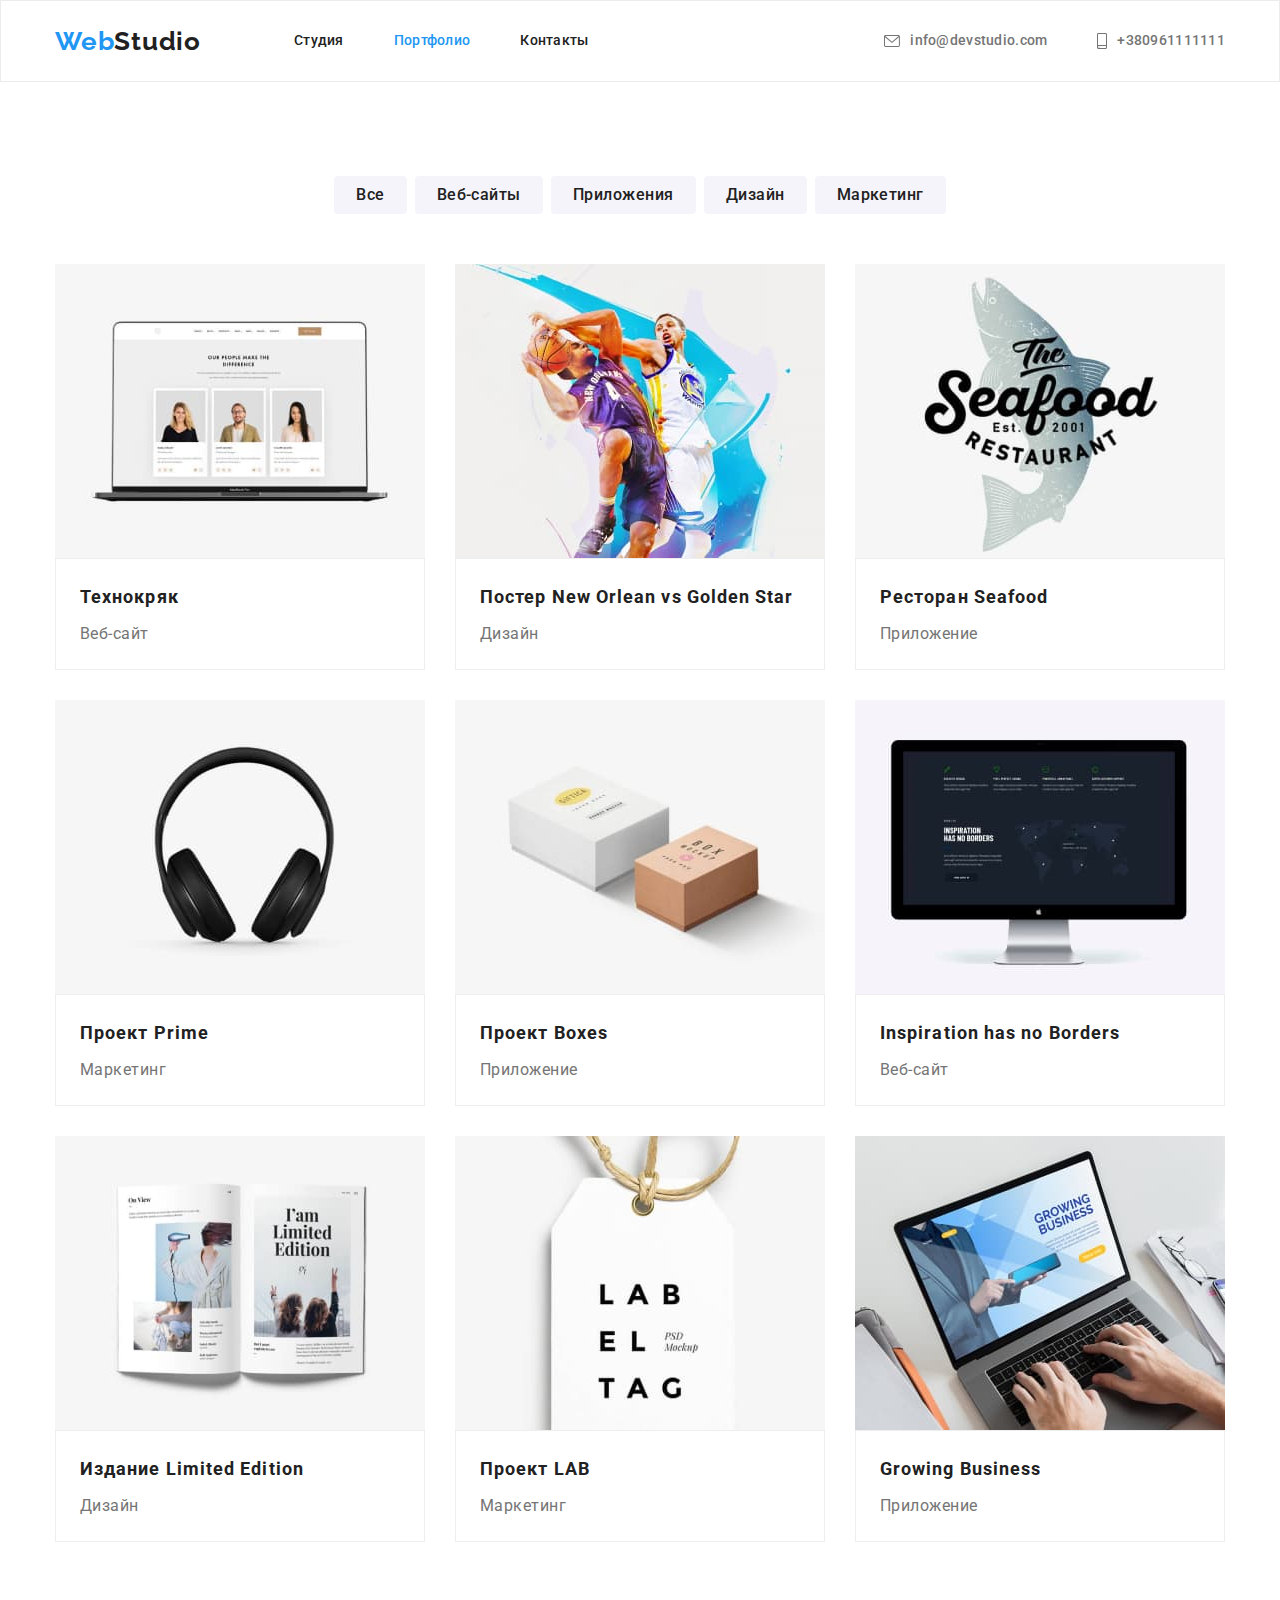
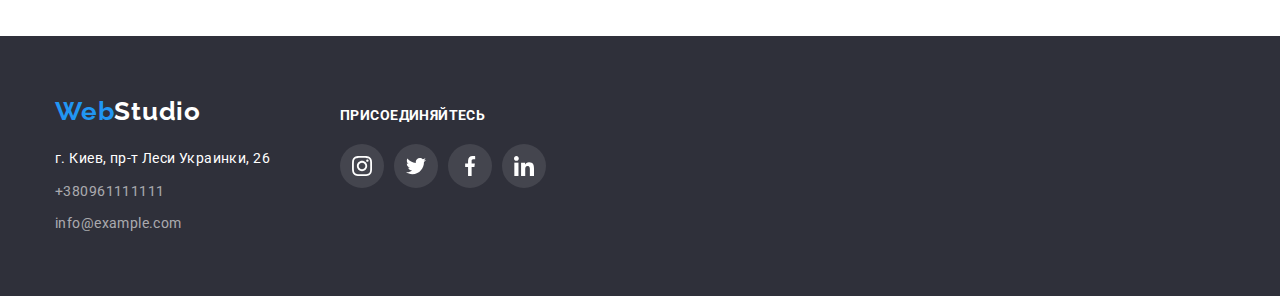
==== portfolio.html @ 1dc43b43 "1" ====
<!DOCTYPE html>
<html lang="en">
<head>
    <meta charset="UTF-8">
    <meta http-equiv="X-UA-Compatible" content="IE=edge">
    <meta name="viewport" content="width=device-width, initial-scale=1.0">
    <title>Document</title>
    <link rel="preconnect" href="https://fonts.googleapis.com">
    <link rel="preconnect" href="https://fonts.gstatic.com" crossorigin>
    <link href="https://fonts.googleapis.com/css2?family=Raleway:wght@700&family=Roboto:wght@400;500;700;900&display=swap" rel="stylesheet">
    <link
      rel="stylesheet"
      href="https://cdnjs.cloudflare.com/ajax/libs/modern-normalize/1.1.0/modern-normalize.min.css"
    />
    <link rel="stylesheet" href="./css/styles.css">
</head>
<body>
    <header class="header">
        <div class="container header-container">
       <a href="" class="link logo-header">Web<span class="logo-dark">Studio</span></a>
        <nav class="header-nav">
        <ul class="list header-list">
            <li class="header-item"><a class="link header-link" href="./index.html">Студия</a></li>
            <li class="header-item"><a class="current link header-link" href="./portfolio.html">Портфолио</a></li>
            <li class="header-item"><a class="link header-link" href="">Контакты</a></li>
        </ul>
    </nav>
    <ul class="list header-contact">  
        <li class=" header-item">
            <a class="link header-mail" href="mailto:info@devstudio.com">
                <svg 
                    class="header-image-icon" 
                    width="16" 
                    height="12"
                >
                    <use 
                        href="./image/icons.svg#icon-envelope">
                    </use>
                </svg>
            info@devstudio.com</a>
        </li>     
        <li class="header-item">
            <a class="link header-tel" href="tel:+380961111111">
                <svg 
                    class="header-image-icon" 
                    width="10" 
                    height="16"
                >
                    <use 
                        href="./image/icons.svg#icon-smartphone">
                    </use>
                </svg>
            +380961111111</a>
        </li>
    </ul>
        </div>
    </header>
    <main>
        <section class="navigation">
            <div class="container">
                <h2 class="visually-hidden">Заголовок-второй</h2>
                    <ul class="list navigation-list">
                        <li class="btn-item"><button type="button" class="navigation-btn">Все</button></li>
                        <li class="btn-item"><button type="button" class="navigation-btn">Веб-сайты</button></li>
                        <li class="btn-item"><button type="button" class="navigation-btn">Приложения</button></li>
                        <li class="btn-item"><button type="button" class="navigation-btn">Дизайн</button></li>
                        <li class="btn-item"><button type="button" class="navigation-btn">Маркетинг</button></li>
                    </ul>
                    <ul class="list nav-list">
                        <li class="navigation-item">
                            <a class="link navigation-link" href="">
                                <img
                                    src="./image2/img1.jpg"
                                    alt="Веб-сайт"
                                    width="370"
                                    height="294"
                                />
                                <div class="nav-text">
                                    <h2 class="navigation-title">Технокряк</h2>
                                    <p class="navigation-text">Веб-сайт</p>
                                </div>
                            </a>
                        </li>
                        <li class="navigation-item">
                            <a class="link navigation-link" href="">
                                <img
                                    src="./image2/img2.jpg"
                                    alt="Постер"
                                    width="370"
                                    height="294"
                                />
                                <div class="nav-text">
                                    <h2 class="navigation-title" lang="en"> Постер New Orlean vs Golden Star</h2>
                                    <p class="navigation-text">Дизайн</p>
                                </div>
                            </a>
                        </li>
                        <li class="navigation-item">
                            <a class="link navigation-link" href="">
                                <img
                                    src="./image2/img3.jpg"
                                    alt="Ресторан"
                                    width="370"
                                    height="294"
                                />
                                <div class="nav-text">
                                    <h2 class="navigation-title">Ресторан Seafood</h2>
                                    <p class="navigation-text">Приложение</p>
                                </div>
                            </a>
                        </li>
                        <li class="navigation-item">
                            <a class="link navigation-link" href="">
                                <img
                                    src="./image2/img4.jpg"
                                    alt="Наушники"
                                    width="370"
                                    height="294"
                                />
                                <div class="nav-text">
                                    <h2 class="navigation-title">Проект Prime</h2>
                                    <p class="navigation-text">Маркетинг</p>
                                </div>
                            </a>
                        </li>
                        <li class="navigation-item">
                            <a class="link navigation-link" href="">
                                <img
                                    src="./image2/img5.jpg"
                                    alt="Коробки"
                                    width="370"
                                    height="294"
                                />
                                <div class="nav-text">
                                    <h2 class="navigation-title">Проект Boxes</h2>
                                    <p class="navigation-text">Приложение</p>
                                </div>
                            </a>
                        </li>
                        <li class="navigation-item">
                            <a class="link navigation-link" href="">
                                <img
                                    src="./image2/img6.jpg"
                                    alt="Экран" 
                                    width="370"
                                    height="294"
                                />
                                <div class="nav-text">
                                    <h2 class="navigation-title" lang="en">Inspiration has no Borders</h2>
                                    <p class="navigation-text">Веб-сайт</p>
                                </div>
                            </a>
                        </li>
                        <li class="navigation-item">
                            <a class="link navigation-link" href="">
                                <img
                                    src="./image2/img7.jpg"
                                    alt="Журнал"
                                    width="370"
                                    height="294"
                                />
                                <div class="nav-text">
                                    <h2 class="navigation-title">Издание Limited Edition</h2>
                                    <p class="navigation-text">Дизайн</p>
                                </div>
                            </a>
                        </li>
                        <li class="navigation-item">
                            <a class="link navigation-link" href="">
                                <img
                                    src="./image2/img8.jpg"
                                    alt="Ярлык"
                                    width="370"
                                    height="294"
                                />
                                <div class="nav-text">
                                    <h2 class="navigation-title">Проект LAB</h2>
                                    <p class="navigation-text">Маркетинг</p>
                                </div>
                            </a>
                        </li>
                        <li class="navigation-item">
                            <a class="link navigation-link" href="">
                                <img
                                    src="./image2/img9.jpg"
                                    alt="Ноутбук"
                                    width="370"
                                    height="294"
                                />
                                <div class="nav-text">
                                    <h2 class="navigation-title" lang="en">Growing Business</h2>
                                    <p class="navigation-text">Приложение</p>
                                </div>
                            </a>
                        </li>
                    </ul>
            </div>
        </section>
    </main>
    <footer class="footer">
        <div class="container footer-container" >
            <div class="footer-address">
            <a href="" class="link logo-footer">Web<span class="logo-white">Studio</span></a>
            <address>
                <ul class="list footer-list">
                    <li class="footer-item"><a class="link footer-location" href="https://goo.gl/maps/i7HhmgkpNzpsG96B9" target="_blank" rel="noopener noreferrer">г. Киев, пр-т Леси Украинки, 26</a></li>
                    <li class="footer-item"><a class="link footer-tel" href="tel:+380961111111">+380961111111</a></li>
                    <li class="footer-item"><a class="link footer-link" href="mailto:info@example.com">info@example.com</a></li>
                </ul>
            </address>
            </div>
         <div class="footer-socialnetwork">
            <h3 class="footer-title">присоединяйтесь</h3>
                <ul class="footer-network-list list">
                <li class="footer-network-item">
                <a href="" class="footer-network-link">
                     <svg 
                        class="footer-network-icon" 
                        width="20" 
                        height="20"
                    >
                        <use 
                            href="./image/icons.svg#icon-instagram">
                        </use>
                    </svg>
                </a>
            </li>
            <li class="footer-network-item">
                <a href="" class="footer-network-link">
                     <svg 
                        class="footer-network-icon" 
                        width="20" 
                        height="20"
                    >
                        <use 
                            href="./image/icons.svg#icon-twitter">
                        </use>
                    </svg>
                </a>
            </li>
            <li class="footer-network-item">
                <a href="" class="footer-network-link">
                     <svg 
                        class="footer-network-icon" 
                        width="20" 
                        height="20"
                    >
                        <use 
                            href="./image/icons.svg#icon-facebook">
                        </use>
                    </svg>
                </a>
            </li>
            <li class="footer-network-item">
                <a href="" class="footer-network-link">
                     <svg 
                        class="content-team-icon" 
                        width="20" 
                        height="20"
                    >
                        <use 
                            href="./image/icons.svg#icon-linkedin">
                        </use>
                    </svg>
                </a>
            </li>
            </ul>
        </div>
        </div>
    </footer>
</body>
</html>
---- css/styles.css ----
:root{
  --main-color: #212121;
  --color-title: #FFFFFF;
  --text-color: #757575;
  --color-hover: #2196F3;
  --background-header: #FFFFFF;
  --background-hero: #2F303A;
  --background-section: #E5E5E5;
  --background-content:#F5F4FA;
  --footer-color-logo: #FFFFFF;
  --header-boder-color: #ECECEC;
  --border-color:  #EEEEEE;
  --background-icon: #AFB1B8;
  --footer-icon: rgba(255, 255, 255, 0.1);
}
  


body {
  font-family: Roboto, sans-serif;  
}

h1,
h2,
h3,
p,
ul {
  margin: 0;
  padding: 0;
}


.list {
  list-style: none;
}

.link {
  text-decoration: none;
}

.visually-hidden {
  position: absolute;
  width: 1px;
  height: 1px;
  margin: -1px;
  border: 0;
  padding: 0;

  white-space: nowrap;
  clip-path: inset(100%);
  clip: rect(0 0 0 0);
  overflow: hidden;
}


.container{
  width: 1200px;
  padding-left: 15px;
  padding-right: 15px;
  margin: 0 auto;
}

img{
  display: block;
}

/* ---------------------------HEADER-----------------------------*/
.header {
  background-color: var(--header-background);

  border: 1px solid var(--header-boder-color);
}

.header-container {
  display: flex;
  align-items: center;
}
.header-list{
  display: flex;
}

.header-list .current {
  color: #2196F3;
}
.header-list .current {
  color: var(--color-hover);
}

.logo-header {
  display: inline-block;
  
  font-family: Raleway;
  font-weight: 700;
  font-size: 26px;
  line-height: 1.19;
  letter-spacing: 0.03em;

  color: var(--color-hover);

  margin-right: 93px;
}

.logo-dark {
  color: var(--main-color);
}


.header-item {
  
  font-weight: 500;
  font-size: 14px;
  line-height: 1.14;
  letter-spacing: 0.02em;

  color: var(--main-color);
  accent-color: green;
  padding: 32px 0;
}

.header-item:not(:last-child) {
  margin-right: 50px;
}

.header-link {
  color: var(--main-color);
}

.header-link:hover,
.header-link:focus {
  color: var(--color-hover);
}


.header-contact {
  display: flex;
  margin-left: auto;
}

.header-mail {
  font-weight: 500;
  font-size: 14px;
  line-height: 1.14;
  letter-spacing: 0.02em;

  color: var(--text-color);

  display: flex;
  align-items: center;
}

.header-image-icon {

  margin-right: 10px;
  fill: currentColor;
}

.header-tel {
  font-weight: 500;
  font-size: 14px;
  line-height: 1.14;
  letter-spacing: 0.02em;

  color: var(--text-color);

  display: flex;
  align-items: center;
}


.header-mail:hover,
.header-mail:focus {
  color: var(--color-hover);
}

.header-tel:hover,
.header-tel:focus {
  color: var(--color-hover);
}

/*------------------Hero-----------------*/

.hero {
  padding-top: 200px;
  padding-bottom: 200px;
  background-color: var(--background-hero);

  text-align: center;

  max-width:1600px;
  min-height: 600px;
  margin-left: auto;
  margin-right: auto;
  background-image: linear-gradient(
    rgba(47, 48, 58, 0.4), 
    rgba(47, 48, 58, 0.4)
  ), url(../image/ImgHERO.jpg);
  background-repeat: no-repeat;
  background-position: center;
  background-size: cover;
 
}


.hero-title {
  font-weight: 900;
  font-size: 44px;
  line-height: 1.36;
  letter-spacing: 0.06em;
  text-transform: uppercase;

  width: 696px;
 
  margin: auto;
  margin-bottom: 30px;
  
  color: var(--color-title);
}

.hero-btn {
  font-family: inherit;
  font-weight: 700;
  font-size: 16px;
  line-height: 1.87;
  text-align: center;
  letter-spacing: 0.06em;

  color: var(--color-title);
  background-color: var(--color-hover);

  cursor: pointer;
  border-radius: 4px;
  border: var(--color-hover);
  

  padding: 10px 32px;

}

.hero-btn:hover,
.hero-btn:focus {
  background-color: var(--color-hover);
}

/*---------------------section----------------*/

.section {
  padding-top: 94px;
  background-color: var(--section-background);
}

.section-list {
  display: flex;
  justify-content: space-between;
}

.section-pretitle {
  font-weight: 700;
  font-size: 14px;
  line-height: 1.14;
  letter-spacing: 0.03em;
  text-transform: uppercase;

  color: var(--main-color);

  margin-bottom: 10px;
}

.section-text {
  font-weight: 400;
  font-size: 14px;
  line-height: 1.71;
  letter-spacing: 0.03em;

  color: var(--text-color);
}

.section-item {
  width: 270px;
  justify-content: center;
}

.section-image-list {
  display: flex;
  justify-content: center;
}

.section-image-item + .section-image-item {
  margin-left: 30px;
}

.section-img {
  width: 270px;
  height: 120px;
  display: flex;
  justify-content: center;
  align-items: center;
  border-radius: 4px;
  margin-bottom: 30px;


  background-color: #F5F4FA;
  color: #212121;
}

.section-image-icon{
  fill: currentColor;
}


/*----WORK---*/
.work {
  padding-top: 94px;
  padding-bottom: 94px;
}

.work-list {
  display: flex;
}
.work-item:not(:last-child) {
  margin-right: 30px;
}

.work-title {
  font-weight: 700;
  font-size: 36px;
  line-height: 42px;
  text-align: center;
  letter-spacing: 0.03em;

  color: var(--main-color);

  margin-bottom: 50px;
}

/*------------------------Content---------------*/

.content {
  padding-top: 94px;
  padding-bottom: 94px;
  background-color: var(--background-content);
}

.content-title {
  font-weight: 700;
  font-size: 36px;
  line-height: 1.16;
  text-align: center;
  letter-spacing: 0.03em;

  color: var(--content-title);

  margin-bottom: 50px;
}

.content-list {
  display: flex;
}

.content-item {
  height: 428px;

  width: 270px;
  border-radius: 0px 0px 4px 4px;
  background-color: var(--background-header);
  box-shadow: 0px 1px 3px rgba(0, 0, 0, 0.12), 
              0px 1px 1px rgba(0, 0, 0, 0.14), 
              0px 2px 1px rgba(0, 0, 0, 0.2);
  
}

.content-item:not(:last-child) {
  margin-right: 30px;
}

.content-text {
  padding: 30px 0;
}

.content-after-title {
  font-weight: 500;
  font-size: 16px;
  line-height: 1.19;
  text-align: center;
  letter-spacing: 0.03em;
  
  color: var(--main-color);

  margin-bottom: 10px;
}

.content-headline {
  font-weight: 400;
  font-size: 16px;
  line-height: 1.19;
  text-align: center;
  letter-spacing: 0.03em;
  color: var(--text-color);

  margin-bottom: 16px;
}

.content-team-list {
  display: flex;
  justify-content: center;
}

.content-team-item + .content-team-item {
  margin-left: 10px;
}

.content-team-link {
  width: 44px;
  height: 44px;
  display: flex;
  justify-content: center;
  align-items: center;
  border-radius: 50%;

  background-color: var(--background-header);
  color: var(--background-icon);
}

.content-team-icon{
  fill: currentColor;
}

.content-team-link:hover,
.content-team-link:focus {
  background-color: var(--color-hover);
  color: var(--color-title);
}

.content-team-link:hover .content-team-icon,
.content-team-link:focus .content-team-icon {
  fill: var(--color-title);
}

/*-----------CLIENT--------------*/
.client {
  padding-top: 94px;
  padding-bottom: 94px;
}

.client-title {
  font-weight: 700;
  font-size: 36px;
  line-height: 1.16;
  text-align: center;
  letter-spacing: 0.03em;

  color: var(--main-color);

  margin-bottom: 50px;

}

.client-list {
  display: flex;
  justify-content: center;

}

.client-link {
  width: 170px;
  height: 92px;
  display: flex;
  justify-content: center;
  align-items: center;
  border-radius: 4px;
  border: 1px solid var(--background-icon);

  background-color: var(--background-header);
  color: var(--background-icon);
}

.client-item + .client-item {
  margin-left: 30px;
}

.client-icon {
 fill: currentColor;
}

.client-link:hover,
.client-link:focus {
  border: 1px solid var(--color-hover)
}

.client-link:hover .client-icon,
.client-link:focus .client-icon {
  fill: var(--color-hover);
}
/*------------Footer--------------*/

.footer {
  padding-top: 60px;
  padding-bottom: 60px;
  background-color: var(--background-hero);
}

.footer-container {
  display: flex;
  align-items: baseline;

}

.footer-address {
  margin-right: 70px;
}
.logo-white {
  color:var(--footer-color-logo);
}

.logo-footer {
  display: inline-block;
  
  font-family: Raleway;
  font-weight: 700;
  font-size: 26px;
  line-height: 1.19;
  letter-spacing: 0.03em;

  color: var(--color-hover);
  
  margin-bottom: 20px;
}

.footer-item:not(:last-child) {
  padding-bottom: 9px;
}


.footer-location {
  font-family: Roboto;
  font-style: normal;
  font-weight: 400;
  font-size: 14px;
  line-height: 1.71;
  letter-spacing: 0.03em;

  color: var(--color-title);

  margin-bottom: 9px;

}

.footer-tel,
.footer-link {
  font-weight: 400;
  font-style: normal;
  font-size: 14px;
  line-height: 1.71;
  letter-spacing: 0.03em;
  color: rgba(255, 255, 255, 0.6);
}

.footer-tel {
  margin-bottom: 9px;
}

.footer-title {
  font-weight: bold;
  font-size: 14px;
  line-height: 1.14;
  letter-spacing: 0.03em;
  text-transform: uppercase;
  

  color: #FFFFFF;

  margin-bottom: 20px;
}

.footer-network-list {
  display: flex;

}

.footer-network-link {
  width: 44px;
  height: 44px;
  display: flex;
  justify-content: center;
  align-items: center;
  border-radius: 50%;

  background-color: var(--footer-icon);
  color: var(--color-title);
}

.footer-network-item:not(:last-child) {
  margin-right: 10px;
}

.footer-network-icon {
  fill: currentColor;
}

.footer-network-link:hover,
.footer-network-link:focus {
  background-color: var(--color-hover);
}


/*--------------------Navigation----------------*/
.navigation {
  padding-top: 94px;
  padding-bottom: 94px;
}

.navigation-list {
  display: flex;
  justify-content: center;
  margin-bottom: 50px;
}

.btn-item:not(:last-child) {
  margin-right: 8px;
}

.navigation-btn {
  font-weight: 500;
  font-size: 16px;
  line-height: 1.62;
  text-align: center;
  letter-spacing: 0.03em; 

  color: var(--main-color);
  background-color: var(--background-content);
  border-radius: 4px;
  border: var(--border-color);

  cursor: pointer;

  padding: 6px 22px;
}

.navigation-btn:not(:last-child) {
  margin-right: 8px;
}


.navigation-btn:hover,
.navigation-btn:focus {
  background-color: var(--color-hover);
  color: var(--footer-color-logo);
  box-shadow: 0px 3px 1px rgba(0, 0, 0, 0.1), 
              0px 1px 2px rgba(0, 0, 0, 0.08), 
              0px 2px 2px rgba(0, 0, 0, 0.12);
}

.nav-list {
  display: flex;
  flex-wrap: wrap;
}

.navigation-item {
  width: 370px;
  margin-right: 30px;
  margin-bottom: 30px;


}

.navigation-item:nth-child(3n) {
  margin-right: 0;
}

.navigation-item:nth-last-child(-n + 3) {
  margin-bottom: 0;
}

.navigation-item:hover,
.navigation-item:focus {
  box-shadow: 0px 1px 1px rgba(0, 0, 0, 0.12), 
              0px 4px 4px rgba(0, 0, 0, 0.06), 
              1px 4px 6px rgba(0, 0, 0, 0.16);

}

.nav-text {
  padding: 20px 24px;

  border: 1px solid var(--border-color);
}

.navigation-title {
  font-weight: 700;
  font-size: 18px;
  line-height: 2.00; 
  letter-spacing: 0.06em;

  color: var(--main-color);

  margin-bottom: 4px;
}

.navigation-text {
  font-weight: 400;
  font-size: 16px;
  line-height: 1.87;
  letter-spacing: 0.03em;

  color: var(--text-color);
}
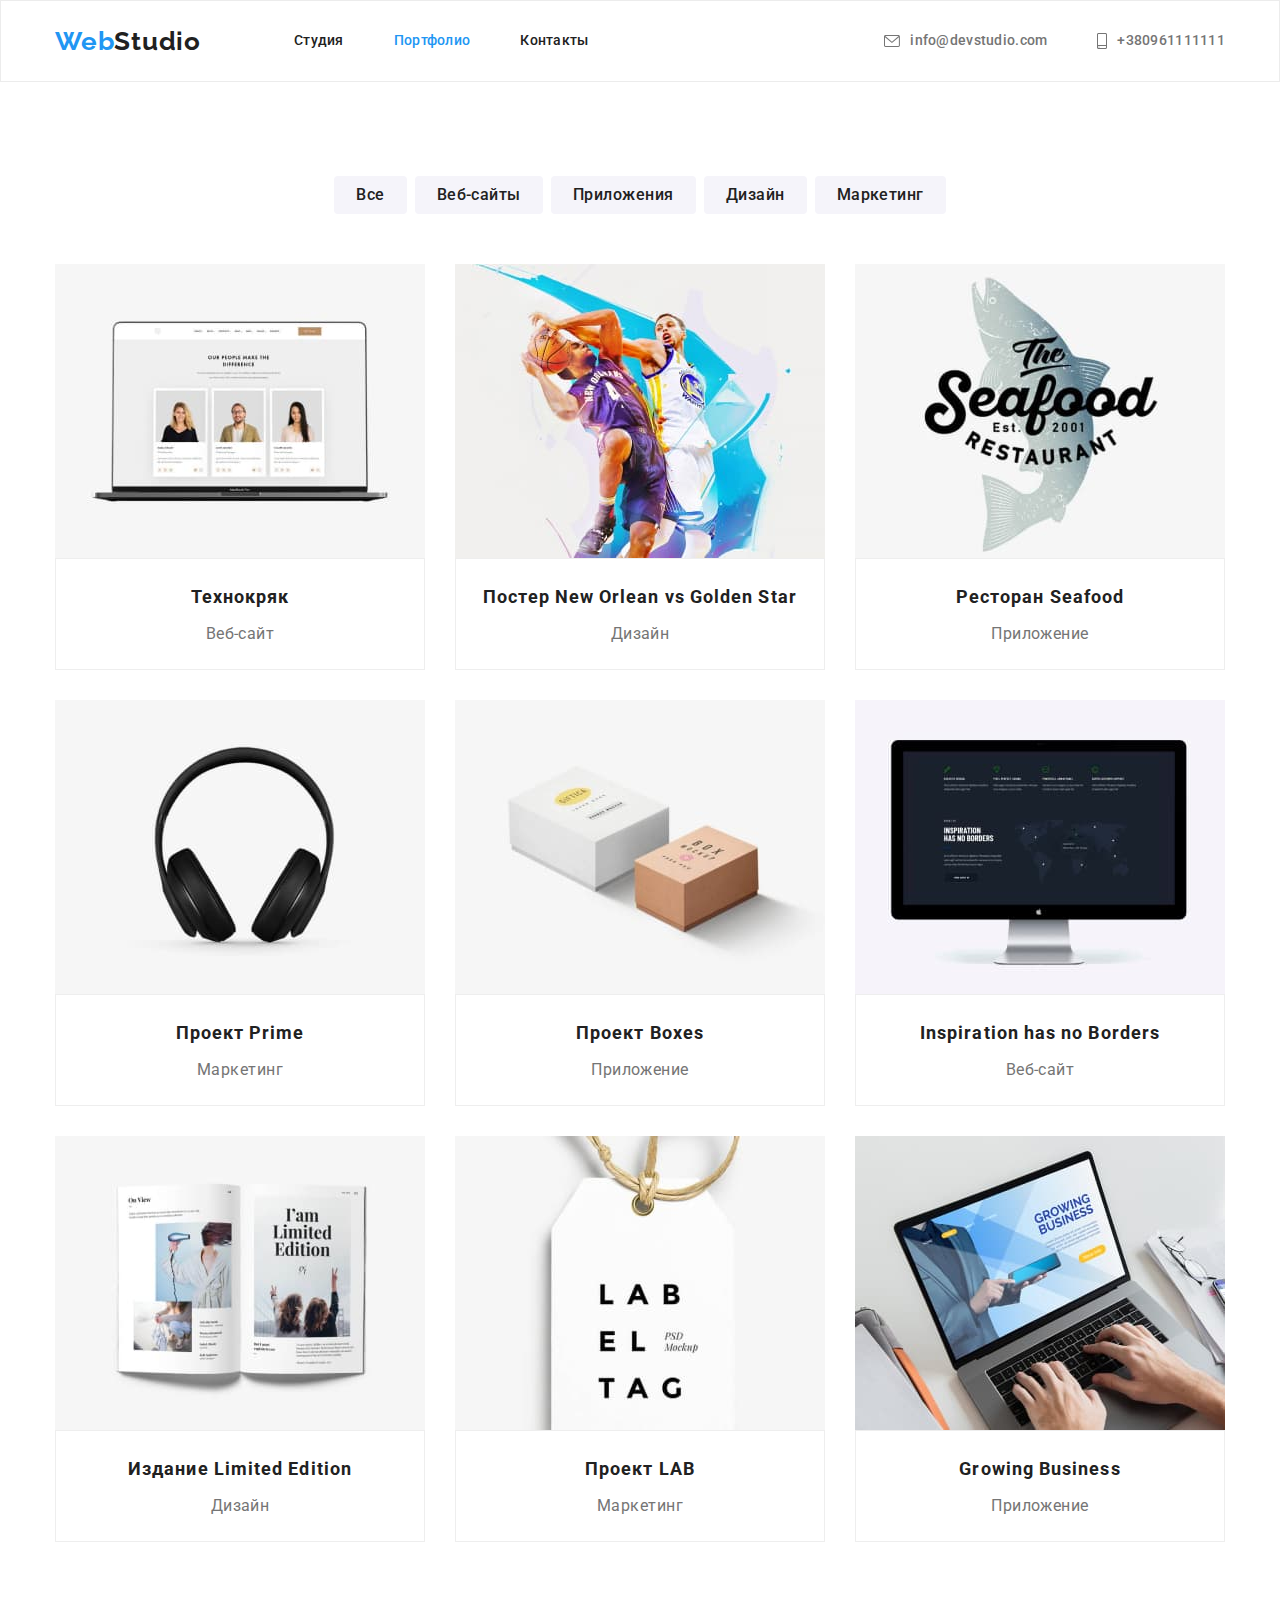
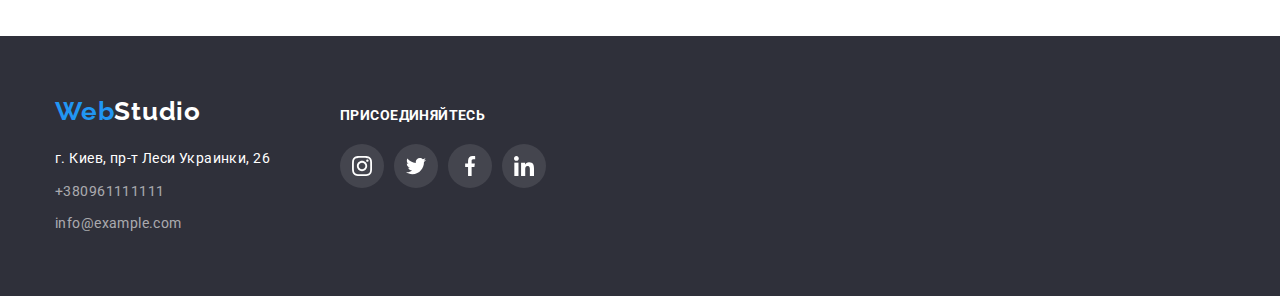
==== commit 2621d3a5: "overlay" ====
--- a/portfolio.html
+++ b/portfolio.html
@@ -69,16 +69,20 @@
                     <ul class="list nav-list">
                         <li class="navigation-item">
                             <a class="link navigation-link" href="">
+                                <div class="navigation-link-img">
                                 <img
                                     src="./image2/img1.jpg"
                                     alt="Веб-сайт"
                                     width="370"
                                     height="294"
                                 />
-                                <div class="nav-text">
+                                <p class="overlay">Ресурс предлагает комплексные предложения с разным уровнем функционала и сервисов. Все это позволит посетителю получить исчерпывающие сведения о компании или частном лице.</p>
+                                </div>
+                                 <div class="nav-text">
                                     <h2 class="navigation-title">Технокряк</h2>
                                     <p class="navigation-text">Веб-сайт</p>
                                 </div>
+                                
                             </a>
                         </li>
                         <li class="navigation-item">
--- a/css/styles.css
+++ b/css/styles.css
@@ -655,11 +655,16 @@
 }
 
 .navigation-item {
+  text-align: center;
   width: 370px;
   margin-right: 30px;
   margin-bottom: 30px;
 
 
+}
+
+.navigation-link {
+  display: block;
 }
 
 .navigation-item:nth-child(3n) {
@@ -704,9 +709,33 @@
   color: var(--text-color);
 }
 
-
-
-
-
-
-
+.navigation-link-img {
+  position: relative;
+  overflow: hidden;
+}
+
+.overlay{
+position: absolute;
+font-family: Roboto;
+background-color: rgba(33, 150, 243, 0.9);
+color: var(--color-title);
+padding: 63px 24px; 
+top: 0;
+left: 0;
+width: 100%;
+height: 100%;
+transform: translateY(100%);
+transition: transform 250ms linear;
+}
+
+.navigation-link:hover .overlay,
+.navigation-link:focus .overlay {
+  transform: translateY(0%)
+}
+
+
+
+
+
+
+
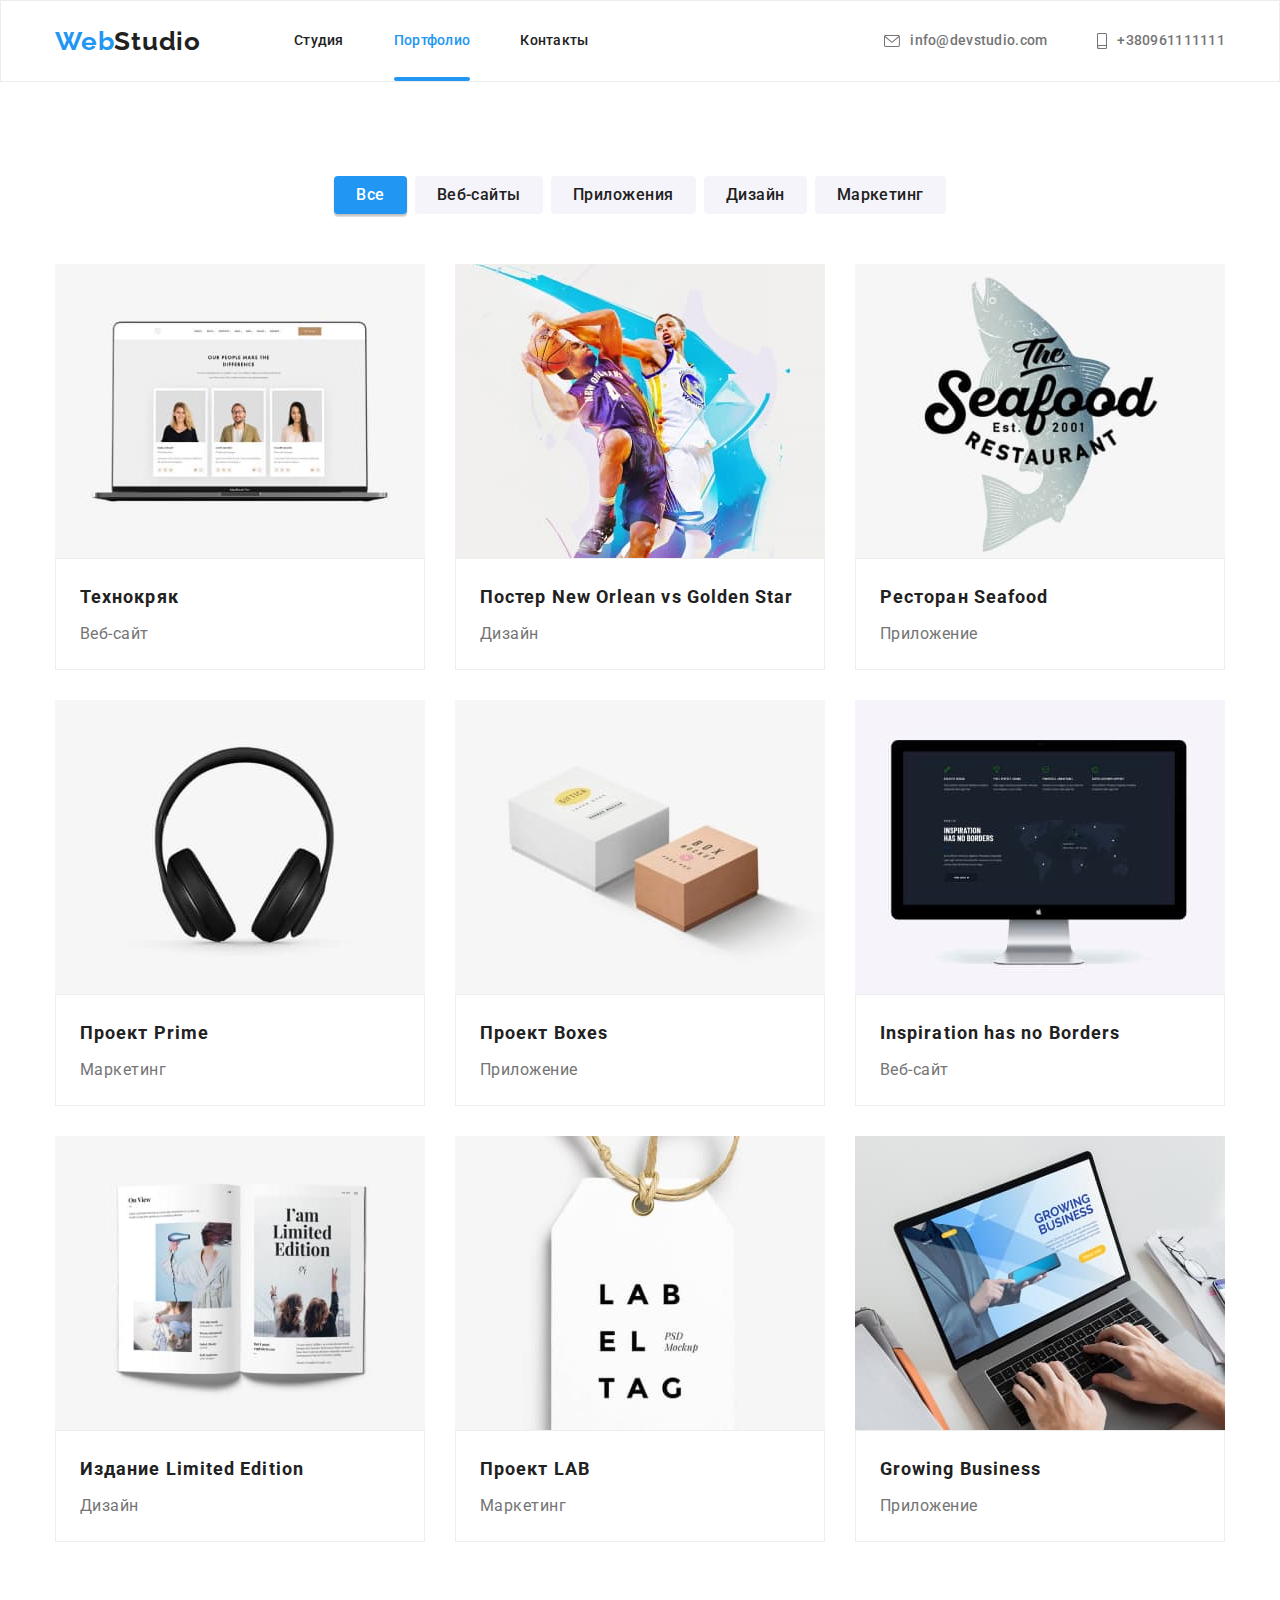
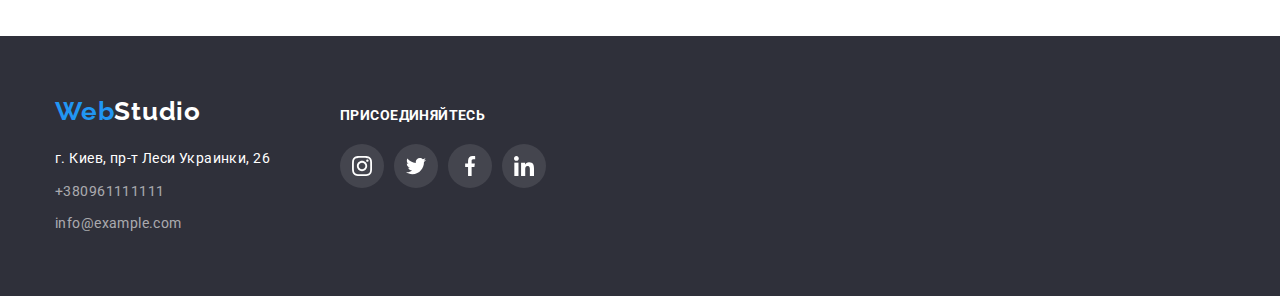
==== commit 2ca198e4: "recheck" ====
--- a/portfolio.html
+++ b/portfolio.html
@@ -60,7 +60,7 @@
             <div class="container">
                 <h2 class="visually-hidden">Заголовок-второй</h2>
                     <ul class="list navigation-list">
-                        <li class="btn-item"><button type="button" class="navigation-btn">Все</button></li>
+                        <li class="btn-item"><button type="button" class="active navigation-btn">Все</button></li>
                         <li class="btn-item"><button type="button" class="navigation-btn">Веб-сайты</button></li>
                         <li class="btn-item"><button type="button" class="navigation-btn">Приложения</button></li>
                         <li class="btn-item"><button type="button" class="navigation-btn">Дизайн</button></li>
@@ -87,12 +87,15 @@
                         </li>
                         <li class="navigation-item">
                             <a class="link navigation-link" href="">
+                                <div class="navigation-link-img">
                                 <img
                                     src="./image2/img2.jpg"
                                     alt="Постер"
                                     width="370"
                                     height="294"
                                 />
+                                <p class="overlay"></p>
+                                </div>
                                 <div class="nav-text">
                                     <h2 class="navigation-title" lang="en"> Постер New Orlean vs Golden Star</h2>
                                     <p class="navigation-text">Дизайн</p>
@@ -101,12 +104,15 @@
                         </li>
                         <li class="navigation-item">
                             <a class="link navigation-link" href="">
+                                <div class="navigation-link-img">
                                 <img
                                     src="./image2/img3.jpg"
                                     alt="Ресторан"
                                     width="370"
                                     height="294"
                                 />
+                                <p class="overlay"></p>
+                                </div>
                                 <div class="nav-text">
                                     <h2 class="navigation-title">Ресторан Seafood</h2>
                                     <p class="navigation-text">Приложение</p>
@@ -115,12 +121,15 @@
                         </li>
                         <li class="navigation-item">
                             <a class="link navigation-link" href="">
+                                <div class="navigation-link-img">
                                 <img
                                     src="./image2/img4.jpg"
                                     alt="Наушники"
                                     width="370"
                                     height="294"
                                 />
+                                <p class="overlay"></p>
+                                </div>
                                 <div class="nav-text">
                                     <h2 class="navigation-title">Проект Prime</h2>
                                     <p class="navigation-text">Маркетинг</p>
@@ -129,12 +138,15 @@
                         </li>
                         <li class="navigation-item">
                             <a class="link navigation-link" href="">
+                                <div class="navigation-link-img">
                                 <img
                                     src="./image2/img5.jpg"
                                     alt="Коробки"
                                     width="370"
                                     height="294"
                                 />
+                                <p class="overlay"></p>
+                                </div>
                                 <div class="nav-text">
                                     <h2 class="navigation-title">Проект Boxes</h2>
                                     <p class="navigation-text">Приложение</p>
@@ -143,12 +155,15 @@
                         </li>
                         <li class="navigation-item">
                             <a class="link navigation-link" href="">
+                                <div class="navigation-link-img">
                                 <img
                                     src="./image2/img6.jpg"
                                     alt="Экран" 
                                     width="370"
                                     height="294"
                                 />
+                                <p class="overlay"></p>
+                                </div>
                                 <div class="nav-text">
                                     <h2 class="navigation-title" lang="en">Inspiration has no Borders</h2>
                                     <p class="navigation-text">Веб-сайт</p>
@@ -157,12 +172,15 @@
                         </li>
                         <li class="navigation-item">
                             <a class="link navigation-link" href="">
+                                <div class="navigation-link-img">
                                 <img
                                     src="./image2/img7.jpg"
                                     alt="Журнал"
                                     width="370"
                                     height="294"
                                 />
+                                <p class="overlay"></p>
+                                </div>
                                 <div class="nav-text">
                                     <h2 class="navigation-title">Издание Limited Edition</h2>
                                     <p class="navigation-text">Дизайн</p>
@@ -171,12 +189,15 @@
                         </li>
                         <li class="navigation-item">
                             <a class="link navigation-link" href="">
+                                <div class="navigation-link-img">
                                 <img
                                     src="./image2/img8.jpg"
                                     alt="Ярлык"
                                     width="370"
                                     height="294"
                                 />
+                                <p class="overlay"></p>
+                                </div>
                                 <div class="nav-text">
                                     <h2 class="navigation-title">Проект LAB</h2>
                                     <p class="navigation-text">Маркетинг</p>
@@ -185,12 +206,15 @@
                         </li>
                         <li class="navigation-item">
                             <a class="link navigation-link" href="">
+                                <div class="navigation-link-img">
                                 <img
                                     src="./image2/img9.jpg"
                                     alt="Ноутбук"
                                     width="370"
                                     height="294"
                                 />
+                                <p class="overlay"></p>
+                                </div>
                                 <div class="nav-text">
                                     <h2 class="navigation-title" lang="en">Growing Business</h2>
                                     <p class="navigation-text">Приложение</p>
@@ -207,14 +231,14 @@
             <a href="" class="link logo-footer">Web<span class="logo-white">Studio</span></a>
             <address>
                 <ul class="list footer-list">
-                    <li class="footer-item"><a class="link footer-location" href="https://goo.gl/maps/i7HhmgkpNzpsG96B9" target="_blank" rel="noopener noreferrer">г. Киев, пр-т Леси Украинки, 26</a></li>
-                    <li class="footer-item"><a class="link footer-tel" href="tel:+380961111111">+380961111111</a></li>
-                    <li class="footer-item"><a class="link footer-link" href="mailto:info@example.com">info@example.com</a></li>
+                    <li class="footer-item"><a class="link footer-link-location" href="https://goo.gl/maps/i7HhmgkpNzpsG96B9" target="_blank" rel="noopener noreferrer">г. Киев, пр-т Леси Украинки, 26</a></li>
+                    <li class="footer-item"><a class="link footer-link-tel" href="tel:+380961111111">+380961111111</a></li>
+                    <li class="footer-item"><a class="link footer-link-mail" href="mailto:info@example.com">info@example.com</a></li>
                 </ul>
             </address>
             </div>
          <div class="footer-socialnetwork">
-            <h3 class="footer-title">присоединяйтесь</h3>
+            <p class="footer-title">присоединяйтесь</p>
                 <ul class="footer-network-list list">
                 <li class="footer-network-item">
                 <a href="" class="footer-network-link">
@@ -271,6 +295,5 @@
             </ul>
         </div>
         </div>
-    </footer>
 </body>
 </html>--- a/css/styles.css
+++ b/css/styles.css
@@ -77,6 +77,7 @@
 }
 .header-list{
   display: flex;
+  text-align: center;
 }
 
 .header-list .current {
@@ -114,7 +115,7 @@
 
   color: var(--main-color);
   accent-color: green;
-  padding: 32px 0;
+  
 }
 
 .header-item:not(:last-child) {
@@ -122,7 +123,11 @@
 }
 
 .header-link {
+  position: relative;
+  display: inline-block;
   color: var(--main-color);
+  padding: 32px 0;
+  transition: color 250ms cubic-bezier(0.4, 0, 0.2, 1);
 }
 
 .header-link:hover,
@@ -130,8 +135,20 @@
   color: var(--color-hover);
 }
 
-
-.header-contact {
+.current::after {
+  display: block;
+  position: absolute;
+  bottom: 0;
+  content: '';
+  width: 100%;
+  height: 4px;
+  background: #2196F3;
+  border-radius: 2px;
+  top: 76px;
+ }
+
+
+ .header-contact {
   display: flex;
   margin-left: auto;
 }
@@ -146,6 +163,8 @@
 
   display: flex;
   align-items: center;
+  padding: 32px 0;
+  transition: color 250ms cubic-bezier(0.4, 0, 0.2, 1);
 }
 
 .header-image-icon {
@@ -164,6 +183,8 @@
 
   display: flex;
   align-items: center;
+  padding: 32px 0;
+ transition: color 250ms cubic-bezier(0.4, 0, 0.2, 1);
 }
 
 
@@ -233,6 +254,7 @@
   
 
   padding: 10px 32px;
+  transition: background-color 250ms cubic-bezier(0.4, 0, 0.2, 1);
 
 }
 
@@ -331,6 +353,39 @@
 
   margin-bottom: 50px;
 }
+
+.work-item {
+  position: relative;
+  display: flex;
+}
+
+.work-item-text {
+position: absolute;
+
+display: flex;
+align-items: flex-end;
+justify-content: center;
+align-items: center;
+
+font-family: 'Roboto';
+font-weight: 700;
+font-size: 14px;
+line-height: 1.14;
+text-align: center;
+
+letter-spacing: 0.03em;
+text-transform: uppercase;
+
+background: rgba(47, 48, 58, 0.8);
+color: #FFFFFF;
+
+
+left: 0;
+bottom: 0;
+width: 100%;
+height: 70px;
+}
+
 
 /*------------------------Content---------------*/
 
@@ -418,6 +473,7 @@
 
   background-color: var(--background-header);
   color: var(--background-icon);
+  transition: background-color 250ms cubic-bezier(0.4, 0, 0.2, 1);
 }
 
 .content-team-icon{
@@ -471,6 +527,8 @@
 
   background-color: var(--background-header);
   color: var(--background-icon);
+  transition: fill 250ms cubic-bezier(0.4, 0, 0.2, 1), border 250ms cubic-bezier(0.4, 0, 0.2, 1);
+
 }
 
 .client-item + .client-item {
@@ -526,11 +584,11 @@
 }
 
 .footer-item:not(:last-child) {
-  padding-bottom: 9px;
-}
-
-
-.footer-location {
+  margin-bottom: 9px;
+}
+
+
+.footer-link-location {
   font-family: Roboto;
   font-style: normal;
   font-weight: 400;
@@ -541,22 +599,43 @@
   color: var(--color-title);
 
   margin-bottom: 9px;
-
-}
-
-.footer-tel,
-.footer-link {
+  transition: color 250ms cubic-bezier(0.4, 0, 0.2, 1)
+
+}
+
+.footer-link-tel,
+.footer-link-mail {
   font-weight: 400;
   font-style: normal;
   font-size: 14px;
   line-height: 1.71;
   letter-spacing: 0.03em;
   color: rgba(255, 255, 255, 0.6);
+  transition: color 250ms cubic-bezier(0.4, 0, 0.2, 1)
 }
 
 .footer-tel {
   margin-bottom: 9px;
 }
+
+.footer-link-location:hover,
+.footer-link-location:focus {
+  color: #2196F3;
+}
+
+.footer-link-tel:hover,
+.footer-link-tel:focus {
+  color: #2196F3;
+}
+
+.footer-link-mail:hover,
+.footer-link-mail:focus {
+  color: #2196F3;
+}
+
+
+
+
 
 .footer-title {
   font-weight: bold;
@@ -586,6 +665,7 @@
 
   background-color: var(--footer-icon);
   color: var(--color-title);
+  transition: background-color 250ms cubic-bezier(0.4, 0, 0.2, 1);
 }
 
 .footer-network-item:not(:last-child) {
@@ -612,6 +692,13 @@
   display: flex;
   justify-content: center;
   margin-bottom: 50px;
+}
+
+.navigation-list .active {
+  background-color: var(--color-hover);
+  box-shadow: 0px 3px 1px rgba(0, 0, 0, 0.1), 0px 1px 2px rgba(0, 0, 0, 0.08), 0px 2px 2px rgba(0, 0, 0, 0.12);
+  border-radius: 4px;
+  color: var(--background-header);
 }
 
 .btn-item:not(:last-child) {
@@ -633,6 +720,8 @@
   cursor: pointer;
 
   padding: 6px 22px;
+  transition: background-color 250ms cubic-bezier(0.4, 0, 0.2, 1),
+  color 250ms cubic-bezier(0.4, 0, 0.2, 1), box-shadow 250ms cubic-bezier(0.4, 0, 0.2, 1);
 }
 
 .navigation-btn:not(:last-child) {
@@ -655,7 +744,7 @@
 }
 
 .navigation-item {
-  text-align: center;
+  text-align: left;
   width: 370px;
   margin-right: 30px;
   margin-bottom: 30px;
@@ -716,7 +805,12 @@
 
 .overlay{
 position: absolute;
-font-family: Roboto;
+font-family: 'Roboto';
+font-weight: 400;
+font-size: 18px;
+line-height: 1.56;
+letter-spacing: 0.03em;
+text-align: left;
 background-color: rgba(33, 150, 243, 0.9);
 color: var(--color-title);
 padding: 63px 24px; 
@@ -725,7 +819,7 @@
 width: 100%;
 height: 100%;
 transform: translateY(100%);
-transition: transform 250ms linear;
+transition: transform 250ms cubic-bezier(0.4, 0, 0.2, 1);
 }
 
 .navigation-link:hover .overlay,
@@ -733,9 +827,56 @@
   transform: translateY(0%)
 }
 
-
-
-
-
-
-
+.backdrop{
+  position: fixed;
+  top: 0;
+  left: 0;
+  width: 100vw;
+  height: 100vh;
+  background-color: rgba(0, 0, 0, 0.2);
+  transition: opacity 250ms cubic-bezier(0.4, 0, 0.2, 1), visibility 250ms cubic-bezier(0.4, 0, 0.2, 1);
+}
+
+
+.modal {
+  position: absolute;
+  top: 50%;
+  left: 50%;
+  transform: translate(-50%, -50%);
+  width: 528px;
+  height: 581px;
+  background-color: #FFFFFF;
+  box-shadow: 0px 1px 3px rgba(0, 0, 0, 0.12), 0px 1px 1px rgba(0, 0, 0, 0.14), 0px 2px 1px rgba(0, 0, 0, 0.2);
+  border-radius: 4px;
+}
+
+.modal-close-btn {
+  position: absolute;
+  display: flex;
+  justify-content: center;
+  align-items: center;
+  top: 8px;
+  right: 8px;
+  width: 30px;
+  height: 30px;
+  border-radius: 50%;
+  background: #FFFFFF;
+  border: 1px solid rgba(0, 0, 0, 0.1);
+  box-sizing: border-box;
+  padding: 0;
+  cursor: pointer;
+
+}
+
+.backdrop.is-hidden {
+  opacity: 0;
+  visibility: hidden;
+  pointer-events: none;
+  }
+
+
+
+
+
+
+
